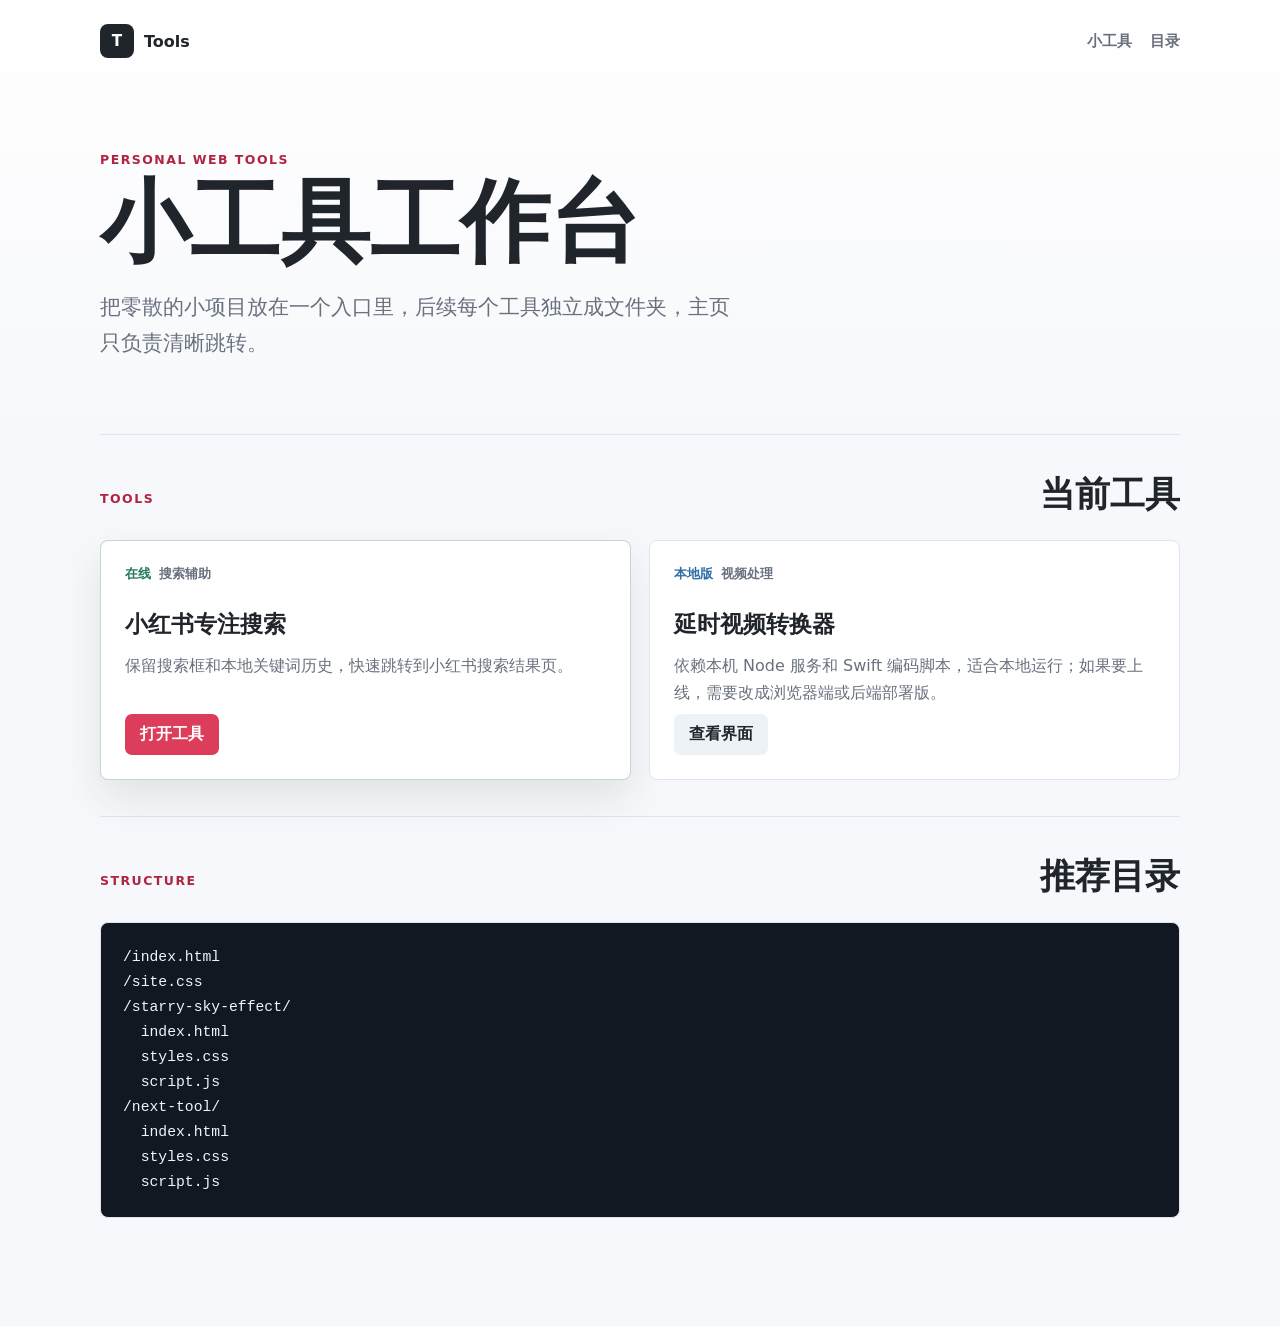
==== index.html @ fc78cb11 "Add GitHub Pages tool hub" ====
<!doctype html>
<html lang="zh-CN">
  <head>
    <meta charset="UTF-8" />
    <meta name="viewport" content="width=device-width, initial-scale=1.0" />
    <title>小工具工作台</title>
    <link rel="stylesheet" href="./site.css" />
  </head>
  <body>
    <header class="site-header">
      <a class="brand" href="./" aria-label="小工具工作台首页">
        <span class="brand-mark" aria-hidden="true">T</span>
        <span>Tools</span>
      </a>
      <nav class="nav-links" aria-label="页面导航">
        <a href="#tools">小工具</a>
        <a href="#structure">目录</a>
      </nav>
    </header>

    <main>
      <section class="hero" aria-labelledby="pageTitle">
        <p class="eyebrow">Personal Web Tools</p>
        <h1 id="pageTitle">小工具工作台</h1>
        <p class="lead">把零散的小项目放在一个入口里，后续每个工具独立成文件夹，主页只负责清晰跳转。</p>
      </section>

      <section class="tools-section" id="tools" aria-labelledby="toolsTitle">
        <div class="section-heading">
          <p class="eyebrow">Tools</p>
          <h2 id="toolsTitle">当前工具</h2>
        </div>

        <div class="tool-grid">
          <article class="tool-card is-live">
            <div class="tool-meta">
              <span class="status">在线</span>
              <span>搜索辅助</span>
            </div>
            <h3>小红书专注搜索</h3>
            <p>保留搜索框和本地关键词历史，快速跳转到小红书搜索结果页。</p>
            <a class="tool-link" href="./starry-sky-effect/">打开工具</a>
          </article>

          <article class="tool-card">
            <div class="tool-meta">
              <span class="status muted">本地版</span>
              <span>视频处理</span>
            </div>
            <h3>延时视频转换器</h3>
            <p>依赖本机 Node 服务和 Swift 编码脚本，适合本地运行；如果要上线，需要改成浏览器端或后端部署版。</p>
            <a class="tool-link secondary" href="./starry-sky-effect/timelapse.html">查看界面</a>
          </article>
        </div>
      </section>

      <section class="structure-section" id="structure" aria-labelledby="structureTitle">
        <div class="section-heading">
          <p class="eyebrow">Structure</p>
          <h2 id="structureTitle">推荐目录</h2>
        </div>
        <pre aria-label="项目目录示例"><code>/index.html
/site.css
/starry-sky-effect/
  index.html
  styles.css
  script.js
/next-tool/
  index.html
  styles.css
  script.js</code></pre>
      </section>
    </main>
  </body>
</html>
---- site.css ----
:root {
  color-scheme: light;
  font-family:
    Inter, "PingFang SC", "Microsoft YaHei", system-ui, -apple-system,
    BlinkMacSystemFont, "Segoe UI", sans-serif;
  --ink: #20242b;
  --muted: #69717f;
  --line: #dfe5ec;
  --paper: #f7f8fb;
  --panel: #ffffff;
  --accent: #db3d5a;
  --accent-dark: #af2440;
  --green: #247860;
  --blue: #2f6ea5;
  --shadow: 0 18px 40px rgba(31, 38, 52, 0.1);
}

* {
  box-sizing: border-box;
}

html {
  scroll-behavior: smooth;
}

body {
  min-height: 100vh;
  margin: 0;
  color: var(--ink);
  background:
    linear-gradient(180deg, #ffffff 0, var(--paper) 440px),
    var(--paper);
}

a {
  color: inherit;
  text-decoration: none;
}

.site-header {
  width: min(100% - 40px, 1080px);
  margin: 0 auto;
  padding: 24px 0;
  display: flex;
  align-items: center;
  justify-content: space-between;
  gap: 20px;
}

.brand,
.nav-links {
  display: flex;
  align-items: center;
}

.brand {
  gap: 10px;
  font-weight: 800;
}

.brand-mark {
  width: 34px;
  height: 34px;
  border-radius: 8px;
  background: var(--ink);
  color: #ffffff;
  display: grid;
  place-items: center;
  font-size: 0.95rem;
}

.nav-links {
  gap: 18px;
  color: var(--muted);
  font-size: 0.95rem;
  font-weight: 700;
}

main {
  width: min(100% - 40px, 1080px);
  margin: 0 auto;
  padding: 70px 0 72px;
}

.hero {
  max-width: 760px;
  padding-bottom: 72px;
}

.eyebrow {
  margin: 0 0 12px;
  color: var(--accent-dark);
  font-size: 0.78rem;
  font-weight: 850;
  letter-spacing: 0.12em;
  text-transform: uppercase;
}

h1,
h2,
h3,
p {
  margin: 0;
}

h1 {
  font-size: clamp(3.1rem, 7vw, 5.8rem);
  line-height: 0.98;
  letter-spacing: 0;
}

.lead {
  max-width: 640px;
  margin-top: 22px;
  color: var(--muted);
  font-size: clamp(1.05rem, 2vw, 1.3rem);
  line-height: 1.75;
}

.tools-section,
.structure-section {
  padding: 36px 0;
  border-top: 1px solid var(--line);
}

.section-heading {
  display: flex;
  align-items: end;
  justify-content: space-between;
  gap: 20px;
  margin-bottom: 22px;
}

h2 {
  font-size: clamp(1.55rem, 3vw, 2.2rem);
  letter-spacing: 0;
}

.tool-grid {
  display: grid;
  grid-template-columns: repeat(2, minmax(0, 1fr));
  gap: 18px;
}

.tool-card {
  min-height: 240px;
  padding: 24px;
  border: 1px solid var(--line);
  border-radius: 8px;
  background: var(--panel);
  display: flex;
  flex-direction: column;
  align-items: flex-start;
  box-shadow: 0 1px 0 rgba(255, 255, 255, 0.7) inset;
}

.tool-card.is-live {
  border-color: rgba(36, 120, 96, 0.28);
  box-shadow: var(--shadow);
}

.tool-meta {
  display: flex;
  flex-wrap: wrap;
  align-items: center;
  gap: 8px;
  color: var(--muted);
  font-size: 0.82rem;
  font-weight: 750;
}

.status {
  color: var(--green);
}

.status.muted {
  color: var(--blue);
}

h3 {
  margin-top: 26px;
  font-size: 1.45rem;
  letter-spacing: 0;
}

.tool-card p {
  margin-top: 12px;
  color: var(--muted);
  line-height: 1.7;
}

.tool-link {
  margin-top: auto;
  padding: 10px 15px;
  border-radius: 7px;
  background: var(--accent);
  color: #ffffff;
  font-weight: 800;
}

.tool-link.secondary {
  background: #edf2f7;
  color: var(--ink);
}

pre {
  margin: 0;
  padding: 22px;
  overflow: auto;
  border: 1px solid var(--line);
  border-radius: 8px;
  background: #111822;
  color: #eff5fb;
  line-height: 1.7;
}

code {
  font-family: "SFMono-Regular", Consolas, "Liberation Mono", monospace;
  font-size: 0.92rem;
}

@media (max-width: 760px) {
  .site-header {
    align-items: flex-start;
    flex-direction: column;
  }

  main {
    padding-top: 44px;
  }

  .hero {
    padding-bottom: 52px;
  }

  .section-heading {
    align-items: flex-start;
    flex-direction: column;
  }

  .tool-grid {
    grid-template-columns: 1fr;
  }
}
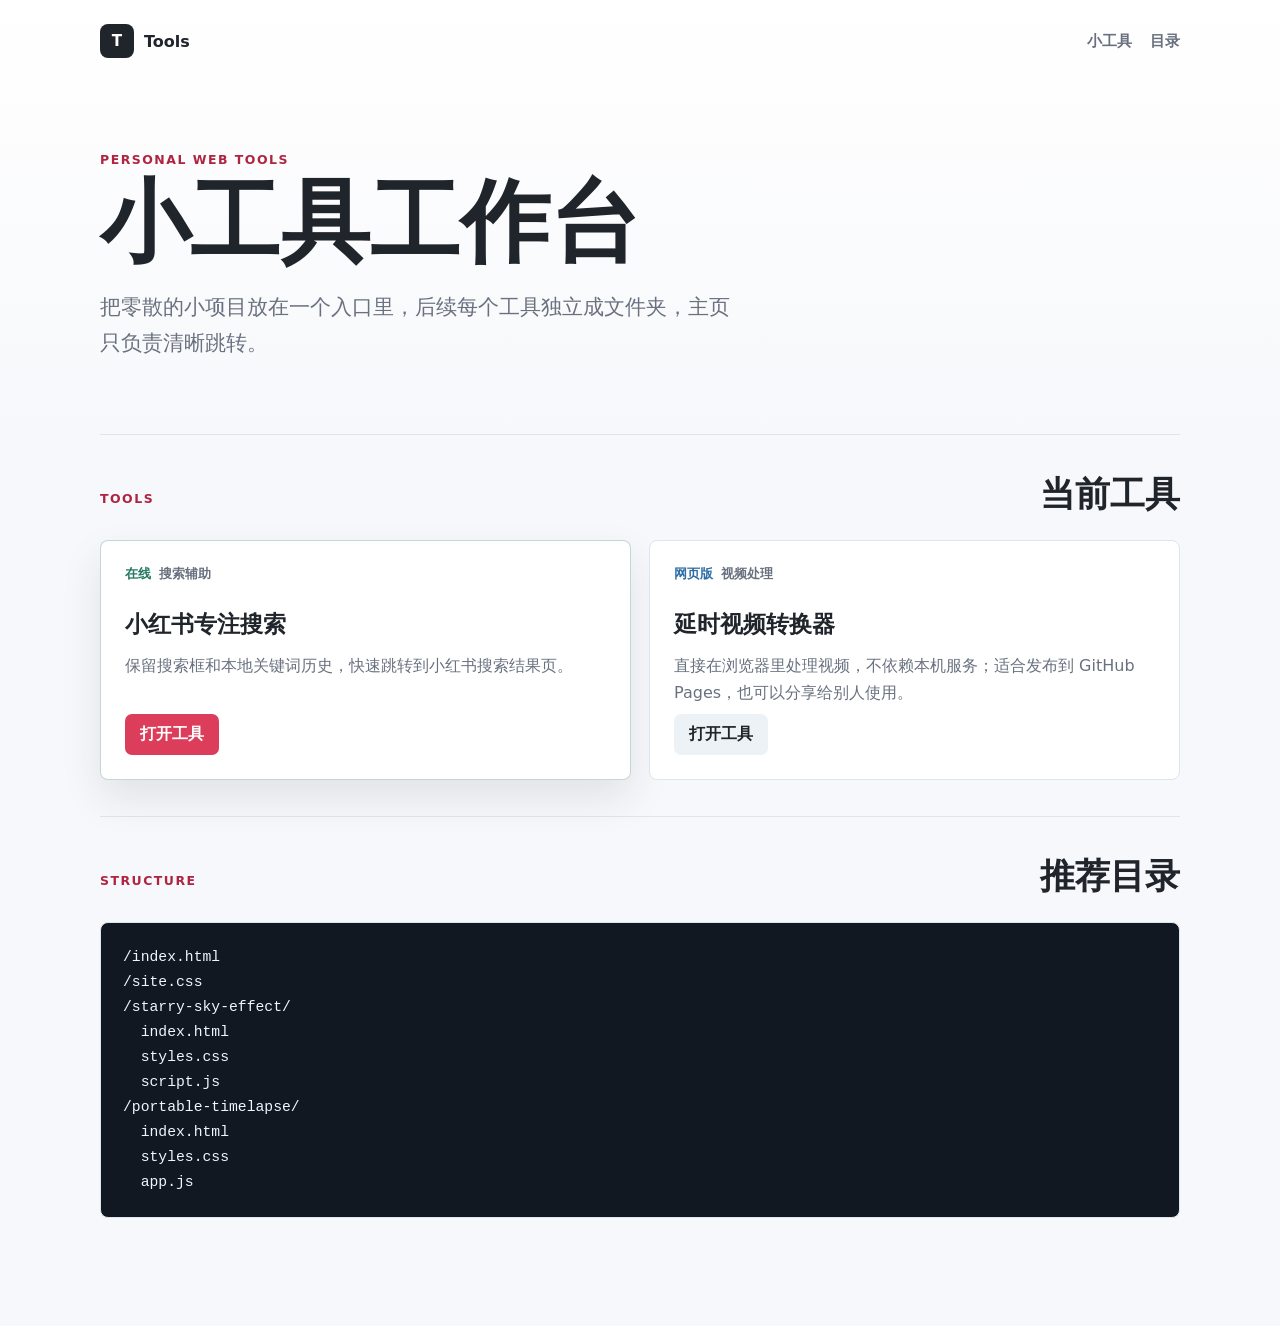
==== commit 039c5261: "Add browser-based timelapse tool" ====
--- a/index.html
+++ b/index.html
@@ -44,12 +44,12 @@
 
           <article class="tool-card">
             <div class="tool-meta">
-              <span class="status muted">本地版</span>
+              <span class="status muted">网页版</span>
               <span>视频处理</span>
             </div>
             <h3>延时视频转换器</h3>
-            <p>依赖本机 Node 服务和 Swift 编码脚本，适合本地运行；如果要上线，需要改成浏览器端或后端部署版。</p>
-            <a class="tool-link secondary" href="./starry-sky-effect/timelapse.html">查看界面</a>
+            <p>直接在浏览器里处理视频，不依赖本机服务；适合发布到 GitHub Pages，也可以分享给别人使用。</p>
+            <a class="tool-link secondary" href="./portable-timelapse/">打开工具</a>
           </article>
         </div>
       </section>
@@ -65,10 +65,10 @@
   index.html
   styles.css
   script.js
-/next-tool/
+/portable-timelapse/
   index.html
   styles.css
-  script.js</code></pre>
+  app.js</code></pre>
       </section>
     </main>
   </body>
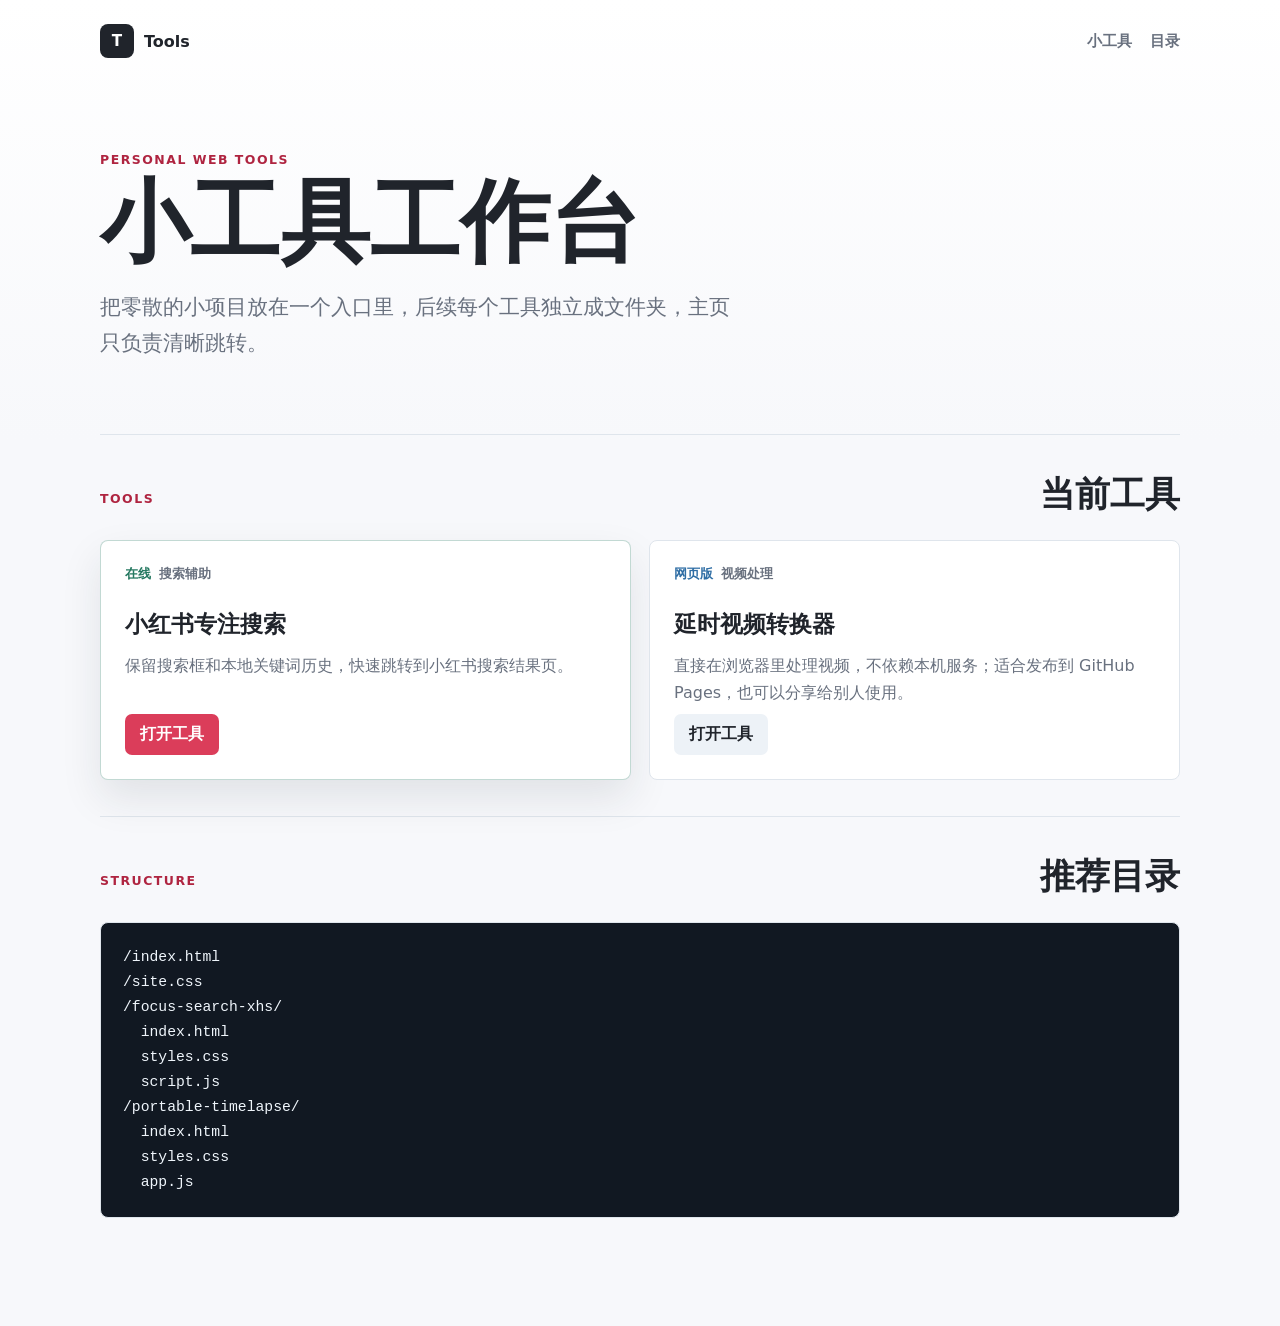
==== commit ce204175: "Rename Xiaohongshu search tool path" ====
--- a/index.html
+++ b/index.html
@@ -4,7 +4,7 @@
     <meta charset="UTF-8" />
     <meta name="viewport" content="width=device-width, initial-scale=1.0" />
     <title>小工具工作台</title>
-    <link rel="stylesheet" href="./site.css" />
+    <link rel="stylesheet" href="./site.css?v=20260518-tools-home" />
   </head>
   <body>
     <header class="site-header">
@@ -39,7 +39,7 @@
             </div>
             <h3>小红书专注搜索</h3>
             <p>保留搜索框和本地关键词历史，快速跳转到小红书搜索结果页。</p>
-            <a class="tool-link" href="./starry-sky-effect/">打开工具</a>
+            <a class="tool-link" href="./focus-search-xhs/">打开工具</a>
           </article>
 
           <article class="tool-card">
@@ -61,7 +61,7 @@
         </div>
         <pre aria-label="项目目录示例"><code>/index.html
 /site.css
-/starry-sky-effect/
+/focus-search-xhs/
   index.html
   styles.css
   script.js
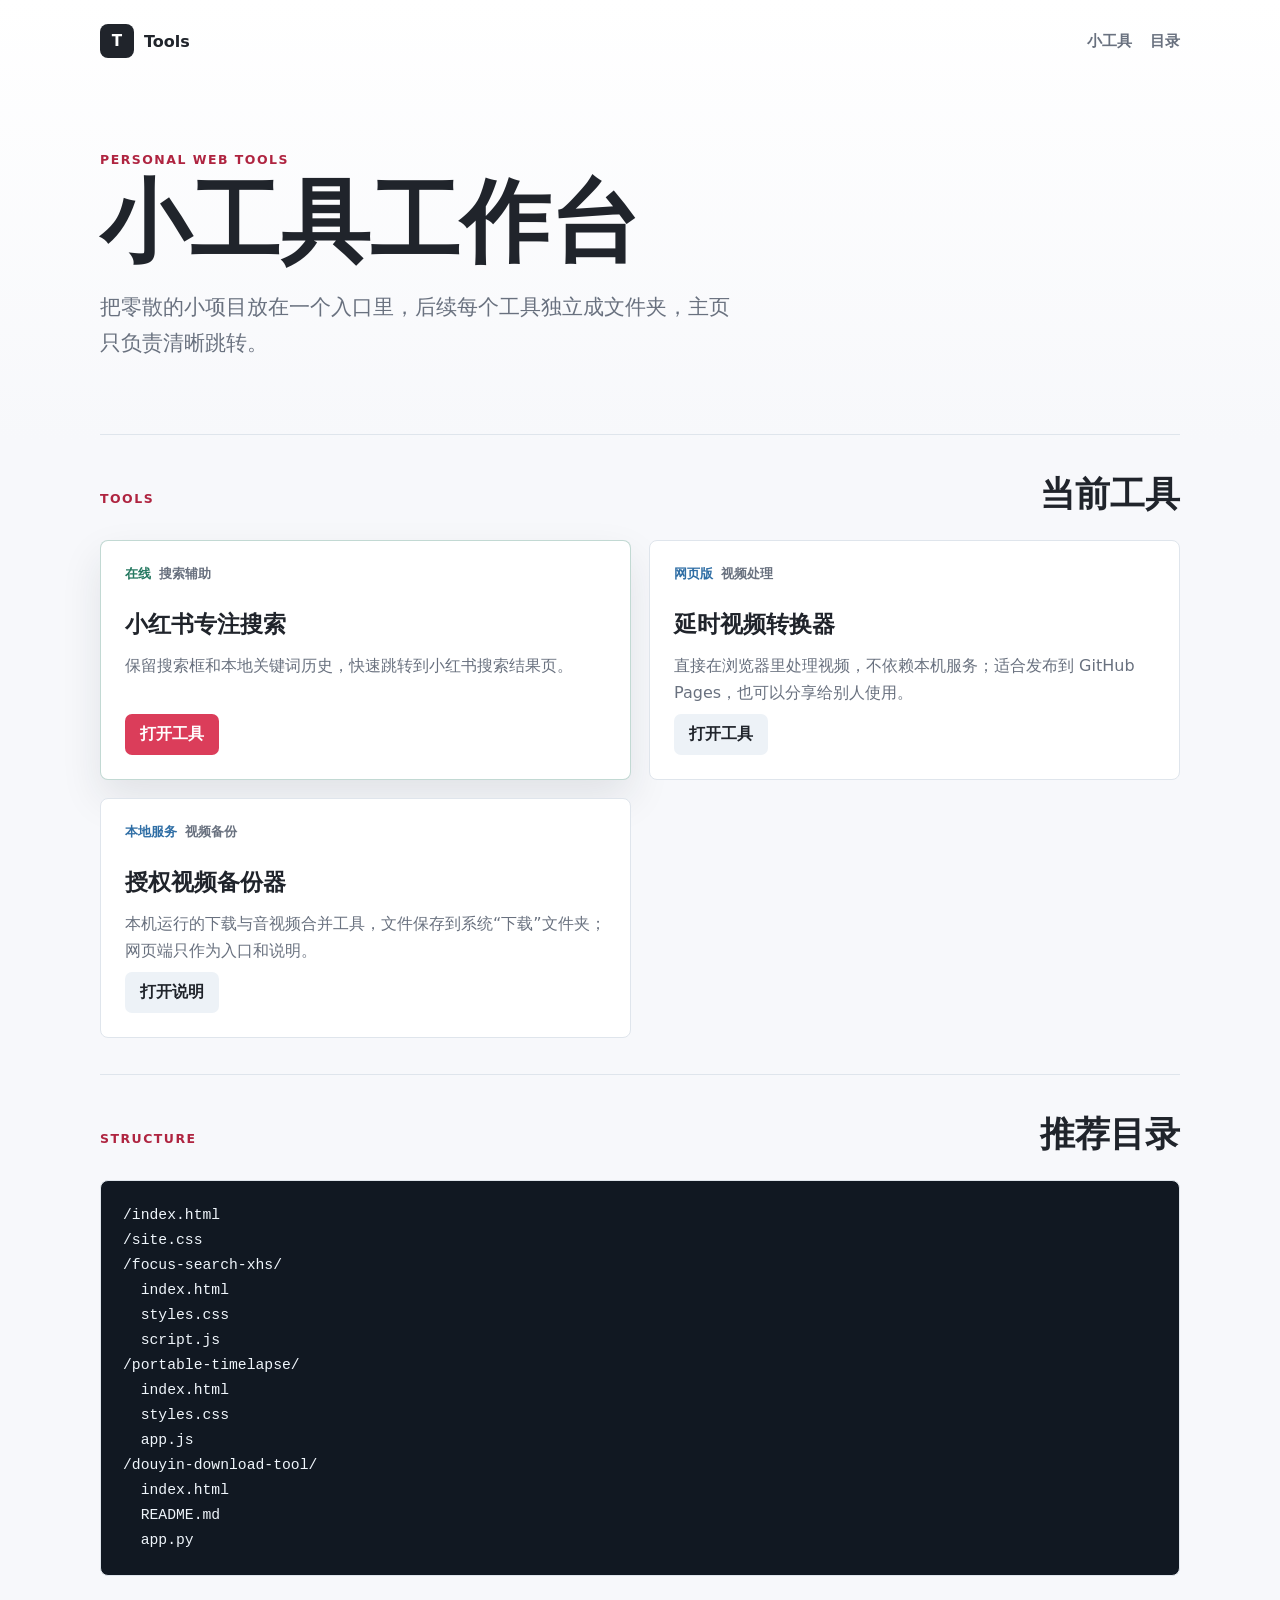
==== commit f023f0e0: "Add Douyin download helper tool" ====
--- a/index.html
+++ b/index.html
@@ -51,6 +51,16 @@
             <p>直接在浏览器里处理视频，不依赖本机服务；适合发布到 GitHub Pages，也可以分享给别人使用。</p>
             <a class="tool-link secondary" href="./portable-timelapse/">打开工具</a>
           </article>
+
+          <article class="tool-card">
+            <div class="tool-meta">
+              <span class="status muted">本地服务</span>
+              <span>视频备份</span>
+            </div>
+            <h3>授权视频备份器</h3>
+            <p>本机运行的下载与音视频合并工具，文件保存到系统“下载”文件夹；网页端只作为入口和说明。</p>
+            <a class="tool-link secondary" href="./douyin-download-tool/">打开说明</a>
+          </article>
         </div>
       </section>
 
@@ -68,7 +78,11 @@
 /portable-timelapse/
   index.html
   styles.css
-  app.js</code></pre>
+  app.js
+/douyin-download-tool/
+  index.html
+  README.md
+  app.py</code></pre>
       </section>
     </main>
   </body>
